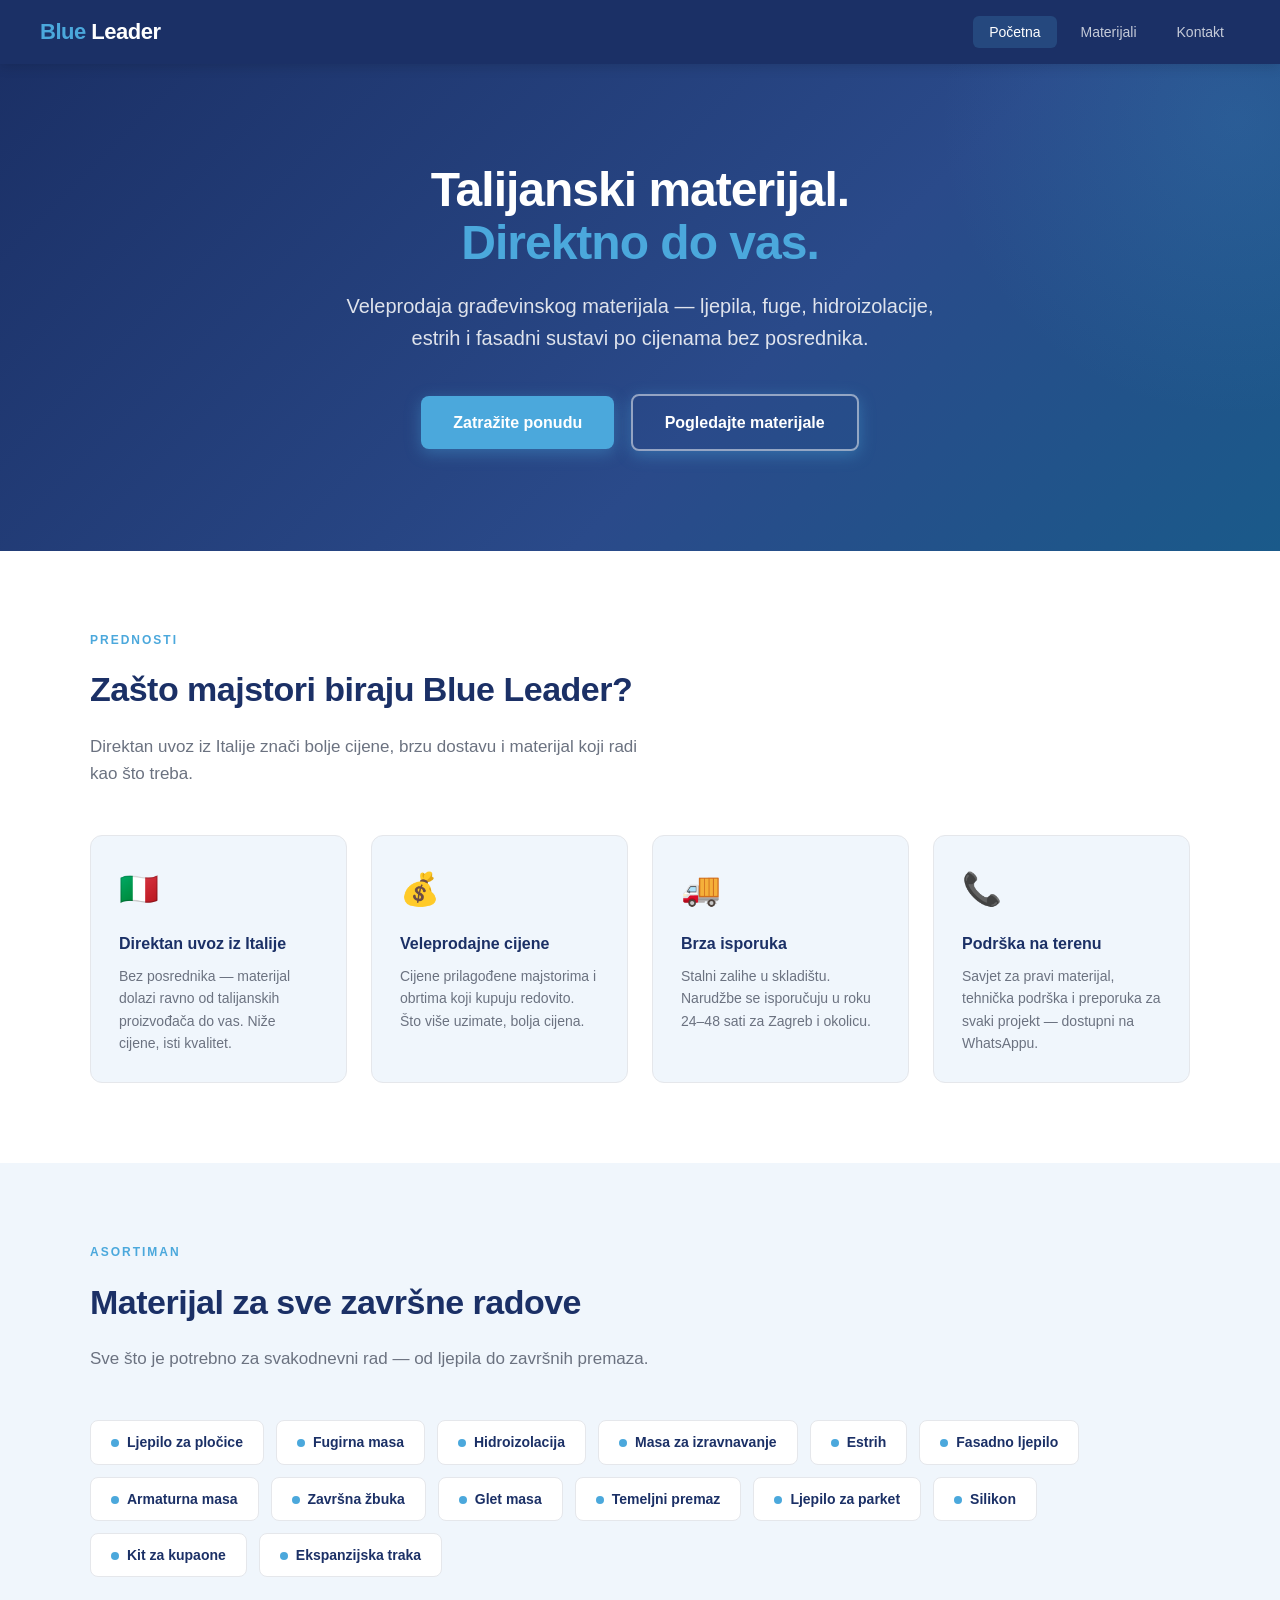
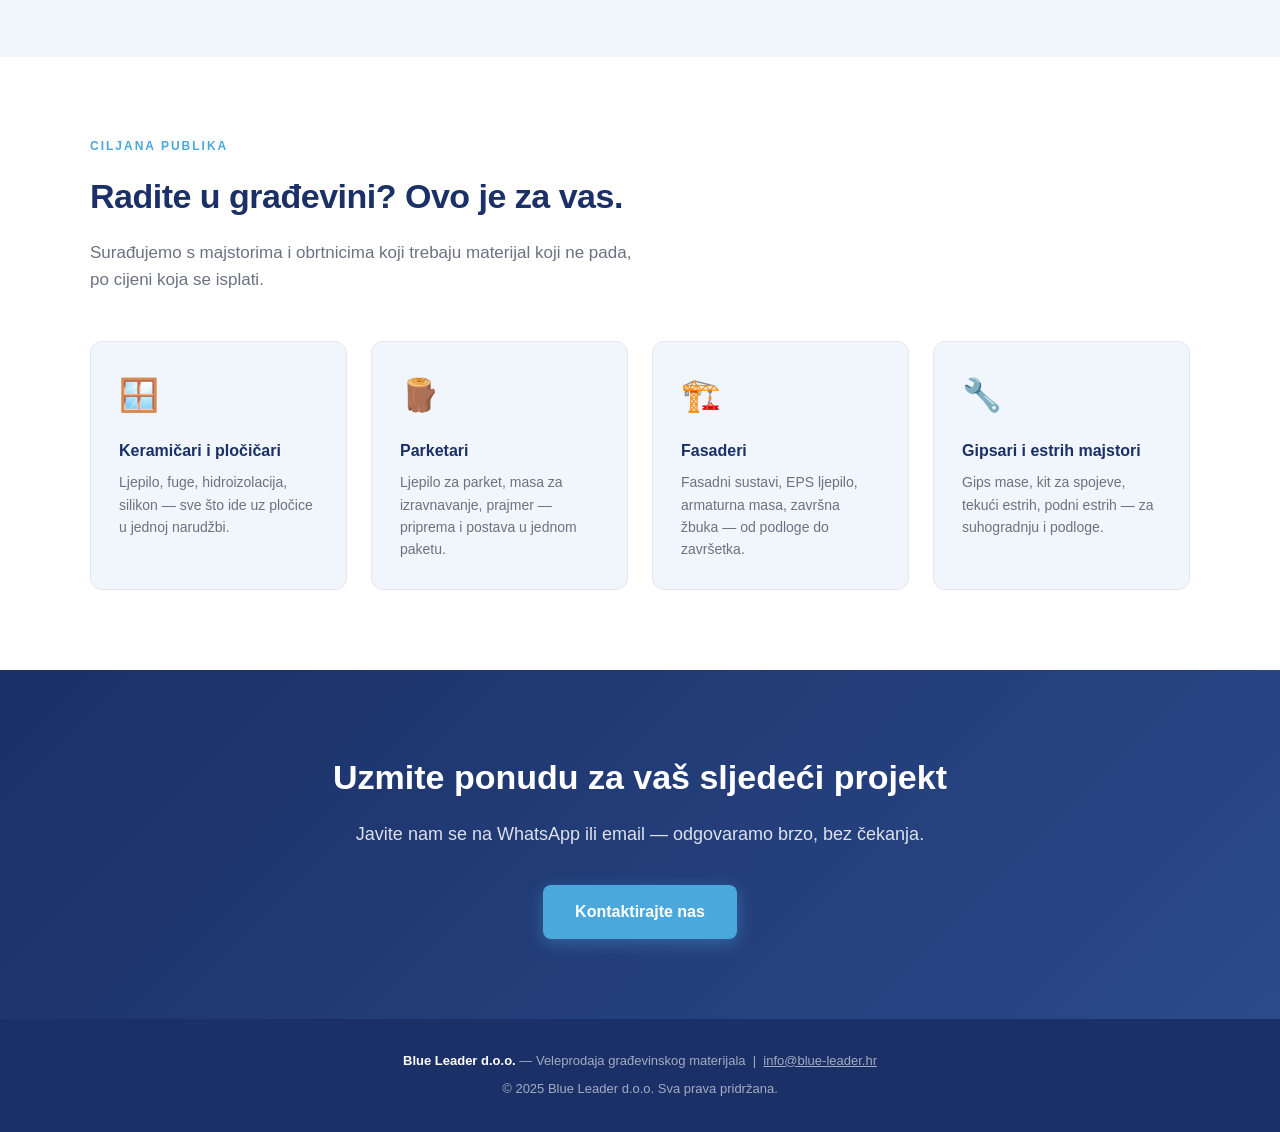
==== index.html @ 44912e64 "Add files via upload" ====
<!DOCTYPE html>
<html lang="hr">
<head>
  <meta charset="UTF-8">
  <meta name="viewport" content="width=device-width, initial-scale=1.0">
  <title>Blue Leader — Veleprodaja građevinskog materijala</title>
  <meta name="description" content="Blue Leader d.o.o. — direktni uvoznik talijanskog građevinskog materijala. Ljepila, fuge, hidroizolacije, estrih i fasadni sustavi po veleprodajnim cijenama.">
  <link rel="stylesheet" href="style.css">
</head>
<body>

<nav>
  <a href="index.html" class="logo"><span>Blue</span> Leader</a>
  <ul>
    <li><a href="index.html" class="active">Početna</a></li>
    <li><a href="usluge.html">Materijali</a></li>
    <li><a href="kontakt.html">Kontakt</a></li>
  </ul>
</nav>

<!-- HERO -->
<section class="hero">
  <div class="container">
    <h1>Talijanski materijal.<br><span>Direktno do vas.</span></h1>
    <p>Veleprodaja građevinskog materijala — ljepila, fuge, hidroizolacije, estrih i fasadni sustavi po cijenama bez posrednika.</p>
    <a href="kontakt.html" class="btn">Zatražite ponudu</a>
    <a href="usluge.html" class="btn btn-outline">Pogledajte materijale</a>
  </div>
</section>

<!-- ZAŠTO MI -->
<section>
  <div class="container">
    <div class="section-label">Prednosti</div>
    <h2 class="section-title">Zašto majstori biraju Blue Leader?</h2>
    <p class="section-sub">Direktan uvoz iz Italije znači bolje cijene, brzu dostavu i materijal koji radi kao što treba.</p>

    <div class="why-grid">
      <div class="why-card">
        <div class="why-icon">🇮🇹</div>
        <h3>Direktan uvoz iz Italije</h3>
        <p>Bez posrednika — materijal dolazi ravno od talijanskih proizvođača do vas. Niže cijene, isti kvalitet.</p>
      </div>
      <div class="why-card">
        <div class="why-icon">💰</div>
        <h3>Veleprodajne cijene</h3>
        <p>Cijene prilagođene majstorima i obrtima koji kupuju redovito. Što više uzimate, bolja cijena.</p>
      </div>
      <div class="why-card">
        <div class="why-icon">🚚</div>
        <h3>Brza isporuka</h3>
        <p>Stalni zalihe u skladištu. Narudžbe se isporučuju u roku 24–48 sati za Zagreb i okolicu.</p>
      </div>
      <div class="why-card">
        <div class="why-icon">📞</div>
        <h3>Podrška na terenu</h3>
        <p>Savjet za pravi materijal, tehnička podrška i preporuka za svaki projekt — dostupni na WhatsAppu.</p>
      </div>
    </div>
  </div>
</section>

<!-- MATERIJALI PREGLED -->
<section class="trades-bg">
  <div class="container">
    <div class="section-label">Asortiman</div>
    <h2 class="section-title">Materijal za sve završne radove</h2>
    <p class="section-sub">Sve što je potrebno za svakodnevni rad — od ljepila do završnih premaza.</p>

    <div class="trades-list">
      <div class="trade-tag"><span class="dot"></span>Ljepilo za pločice</div>
      <div class="trade-tag"><span class="dot"></span>Fugirna masa</div>
      <div class="trade-tag"><span class="dot"></span>Hidroizolacija</div>
      <div class="trade-tag"><span class="dot"></span>Masa za izravnavanje</div>
      <div class="trade-tag"><span class="dot"></span>Estrih</div>
      <div class="trade-tag"><span class="dot"></span>Fasadno ljepilo</div>
      <div class="trade-tag"><span class="dot"></span>Armaturna masa</div>
      <div class="trade-tag"><span class="dot"></span>Završna žbuka</div>
      <div class="trade-tag"><span class="dot"></span>Glet masa</div>
      <div class="trade-tag"><span class="dot"></span>Temeljni premaz</div>
      <div class="trade-tag"><span class="dot"></span>Ljepilo za parket</div>
      <div class="trade-tag"><span class="dot"></span>Silikon</div>
      <div class="trade-tag"><span class="dot"></span>Kit za kupaone</div>
      <div class="trade-tag"><span class="dot"></span>Ekspanzijska traka</div>
    </div>
  </div>
</section>

<!-- ZA KOGA -->
<section>
  <div class="container">
    <div class="section-label">Ciljana publika</div>
    <h2 class="section-title">Radite u građevini? Ovo je za vas.</h2>
    <p class="section-sub">Surađujemo s majstorima i obrtnicima koji trebaju materijal koji ne pada, po cijeni koja se isplati.</p>

    <div class="why-grid">
      <div class="why-card">
        <div class="why-icon">🪟</div>
        <h3>Keramičari i pločičari</h3>
        <p>Ljepilo, fuge, hidroizolacija, silikon — sve što ide uz pločice u jednoj narudžbi.</p>
      </div>
      <div class="why-card">
        <div class="why-icon">🪵</div>
        <h3>Parketari</h3>
        <p>Ljepilo za parket, masa za izravnavanje, prajmer — priprema i postava u jednom paketu.</p>
      </div>
      <div class="why-card">
        <div class="why-icon">🏗️</div>
        <h3>Fasaderi</h3>
        <p>Fasadni sustavi, EPS ljepilo, armaturna masa, završna žbuka — od podloge do završetka.</p>
      </div>
      <div class="why-card">
        <div class="why-icon">🔧</div>
        <h3>Gipsari i estrih majstori</h3>
        <p>Gips mase, kit za spojeve, tekući estrih, podni estrih — za suhogradnju i podloge.</p>
      </div>
    </div>
  </div>
</section>

<!-- CTA -->
<section class="cta-banner">
  <div class="container">
    <h2>Uzmite ponudu za vaš sljedeći projekt</h2>
    <p>Javite nam se na WhatsApp ili email — odgovaramo brzo, bez čekanja.</p>
    <a href="kontakt.html" class="btn">Kontaktirajte nas</a>
  </div>
</section>

<footer>
  <p><strong>Blue Leader d.o.o.</strong> — Veleprodaja građevinskog materijala &nbsp;|&nbsp; <a href="mailto:info@blue-leader.hr" style="color:rgba(255,255,255,0.6)">info@blue-leader.hr</a></p>
  <p style="margin-top:8px">© 2025 Blue Leader d.o.o. Sva prava pridržana.</p>
</footer>

</body>
</html>
---- style.css ----
* { margin: 0; padding: 0; box-sizing: border-box; }

:root {
  --navy: #1B3066;
  --blue: #4BA8DC;
  --light: #F0F6FC;
  --grey: #6b7280;
  --border: #e5e7eb;
  --white: #ffffff;
}

body {
  font-family: -apple-system, 'Helvetica Neue', Arial, sans-serif;
  color: #1a1a2e;
  font-size: 16px;
  line-height: 1.6;
  background: #fff;
}

/* ── NAV ── */
nav {
  background: var(--navy);
  padding: 0 40px;
  display: flex;
  align-items: center;
  justify-content: space-between;
  height: 64px;
  position: sticky;
  top: 0;
  z-index: 100;
  box-shadow: 0 2px 12px rgba(0,0,0,0.15);
}

.logo {
  font-size: 22px;
  font-weight: 900;
  color: white;
  text-decoration: none;
  letter-spacing: -0.5px;
}
.logo span { color: var(--blue); }

nav ul {
  display: flex;
  list-style: none;
  gap: 8px;
}

nav ul a {
  color: rgba(255,255,255,0.75);
  text-decoration: none;
  font-size: 14px;
  font-weight: 500;
  padding: 8px 16px;
  border-radius: 6px;
  transition: all 0.2s;
}
nav ul a:hover, nav ul a.active {
  color: white;
  background: rgba(75,168,220,0.2);
}

/* ── HERO ── */
.hero {
  background: linear-gradient(135deg, var(--navy) 0%, #2a4a8a 60%, #1a5a8a 100%);
  color: white;
  padding: 100px 40px;
  text-align: center;
  position: relative;
  overflow: hidden;
}
.hero::before {
  content: '';
  position: absolute;
  top: -50%;
  right: -20%;
  width: 600px;
  height: 600px;
  background: radial-gradient(circle, rgba(75,168,220,0.15) 0%, transparent 70%);
  border-radius: 50%;
}

.hero h1 {
  font-size: 48px;
  font-weight: 900;
  line-height: 1.1;
  margin-bottom: 20px;
  letter-spacing: -1px;
}
.hero h1 span { color: var(--blue); }
.hero p {
  font-size: 20px;
  opacity: 0.85;
  max-width: 600px;
  margin: 0 auto 40px;
}

.btn {
  display: inline-block;
  background: var(--blue);
  color: white;
  padding: 14px 32px;
  border-radius: 8px;
  font-size: 16px;
  font-weight: 700;
  text-decoration: none;
  transition: all 0.2s;
  box-shadow: 0 4px 16px rgba(75,168,220,0.4);
}
.btn:hover {
  background: #5bbce8;
  transform: translateY(-1px);
  box-shadow: 0 6px 20px rgba(75,168,220,0.5);
}
.btn-outline {
  background: transparent;
  border: 2px solid rgba(255,255,255,0.5);
  margin-left: 12px;
}
.btn-outline:hover {
  border-color: white;
  background: rgba(255,255,255,0.1);
  box-shadow: none;
}

/* ── SECTIONS ── */
section { padding: 80px 40px; }
.container { max-width: 1100px; margin: 0 auto; }

.section-label {
  font-size: 12px;
  font-weight: 700;
  text-transform: uppercase;
  letter-spacing: 2px;
  color: var(--blue);
  margin-bottom: 12px;
}
.section-title {
  font-size: 34px;
  font-weight: 800;
  color: var(--navy);
  margin-bottom: 16px;
  letter-spacing: -0.5px;
}
.section-sub {
  font-size: 17px;
  color: var(--grey);
  max-width: 560px;
  margin-bottom: 48px;
}

/* ── WHY GRID ── */
.why-grid {
  display: grid;
  grid-template-columns: repeat(auto-fit, minmax(240px, 1fr));
  gap: 24px;
}
.why-card {
  background: var(--light);
  border-radius: 12px;
  padding: 28px;
  border: 1px solid var(--border);
}
.why-icon {
  font-size: 32px;
  margin-bottom: 16px;
}
.why-card h3 {
  font-size: 16px;
  font-weight: 700;
  color: var(--navy);
  margin-bottom: 8px;
}
.why-card p {
  font-size: 14px;
  color: var(--grey);
  line-height: 1.6;
}

/* ── PRODUCTS ── */
.products-grid {
  display: grid;
  grid-template-columns: repeat(auto-fit, minmax(280px, 1fr));
  gap: 24px;
}
.product-card {
  background: white;
  border-radius: 12px;
  border: 1px solid var(--border);
  padding: 28px;
  transition: all 0.2s;
}
.product-card:hover {
  border-color: var(--blue);
  box-shadow: 0 4px 20px rgba(75,168,220,0.15);
  transform: translateY(-2px);
}
.product-card .category {
  font-size: 11px;
  font-weight: 700;
  text-transform: uppercase;
  letter-spacing: 1.5px;
  color: var(--blue);
  margin-bottom: 12px;
}
.product-card h3 {
  font-size: 18px;
  font-weight: 700;
  color: var(--navy);
  margin-bottom: 10px;
}
.product-card p {
  font-size: 14px;
  color: var(--grey);
  line-height: 1.6;
}

/* ── TRADES SECTION ── */
.trades-bg { background: var(--light); }
.trades-list {
  display: flex;
  flex-wrap: wrap;
  gap: 12px;
}
.trade-tag {
  background: white;
  border: 1px solid var(--border);
  border-radius: 8px;
  padding: 10px 20px;
  font-size: 14px;
  font-weight: 600;
  color: var(--navy);
}
.trade-tag .dot {
  display: inline-block;
  width: 8px;
  height: 8px;
  background: var(--blue);
  border-radius: 50%;
  margin-right: 8px;
}

/* ── CTA BANNER ── */
.cta-banner {
  background: linear-gradient(135deg, var(--navy), #2a4a8a);
  color: white;
  text-align: center;
  padding: 80px 40px;
}
.cta-banner h2 {
  font-size: 34px;
  font-weight: 800;
  margin-bottom: 16px;
}
.cta-banner p {
  font-size: 18px;
  opacity: 0.85;
  margin-bottom: 36px;
}

/* ── CONTACT ── */
.contact-grid {
  display: grid;
  grid-template-columns: 1fr 1fr;
  gap: 48px;
  align-items: start;
}
.contact-info h3 {
  font-size: 20px;
  font-weight: 700;
  color: var(--navy);
  margin-bottom: 24px;
}
.contact-item {
  display: flex;
  gap: 16px;
  margin-bottom: 24px;
  align-items: flex-start;
}
.contact-icon {
  width: 44px;
  height: 44px;
  background: var(--light);
  border-radius: 10px;
  display: flex;
  align-items: center;
  justify-content: center;
  font-size: 20px;
  flex-shrink: 0;
}
.contact-item .label {
  font-size: 12px;
  font-weight: 700;
  text-transform: uppercase;
  letter-spacing: 1px;
  color: var(--grey);
  margin-bottom: 4px;
}
.contact-item .value {
  font-size: 15px;
  color: var(--navy);
  font-weight: 500;
}
.contact-item a {
  color: var(--blue);
  text-decoration: none;
}

.legal-box {
  background: var(--light);
  border-radius: 12px;
  padding: 28px;
  border: 1px solid var(--border);
}
.legal-box h3 {
  font-size: 16px;
  font-weight: 700;
  color: var(--navy);
  margin-bottom: 20px;
}
.legal-row {
  display: flex;
  justify-content: space-between;
  padding: 10px 0;
  border-bottom: 1px solid var(--border);
  font-size: 14px;
}
.legal-row:last-child { border-bottom: none; }
.legal-row .key { color: var(--grey); }
.legal-row .val { font-weight: 600; color: var(--navy); }

/* ── FOOTER ── */
footer {
  background: var(--navy);
  color: rgba(255,255,255,0.6);
  padding: 32px 40px;
  text-align: center;
  font-size: 13px;
}
footer strong { color: white; }

/* ── PAGE HERO (subpages) ── */
.page-hero {
  background: linear-gradient(135deg, var(--navy) 0%, #2a4a8a 100%);
  color: white;
  padding: 60px 40px;
  text-align: center;
}
.page-hero h1 { font-size: 36px; font-weight: 800; margin-bottom: 10px; }
.page-hero p { font-size: 17px; opacity: 0.8; }

/* ── RESPONSIVE ── */
@media (max-width: 768px) {
  .hero h1 { font-size: 32px; }
  .hero p { font-size: 16px; }
  nav { padding: 0 20px; }
  nav ul { gap: 4px; }
  nav ul a { padding: 6px 10px; font-size: 13px; }
  section { padding: 60px 20px; }
  .contact-grid { grid-template-columns: 1fr; }
  .section-title { font-size: 26px; }
}
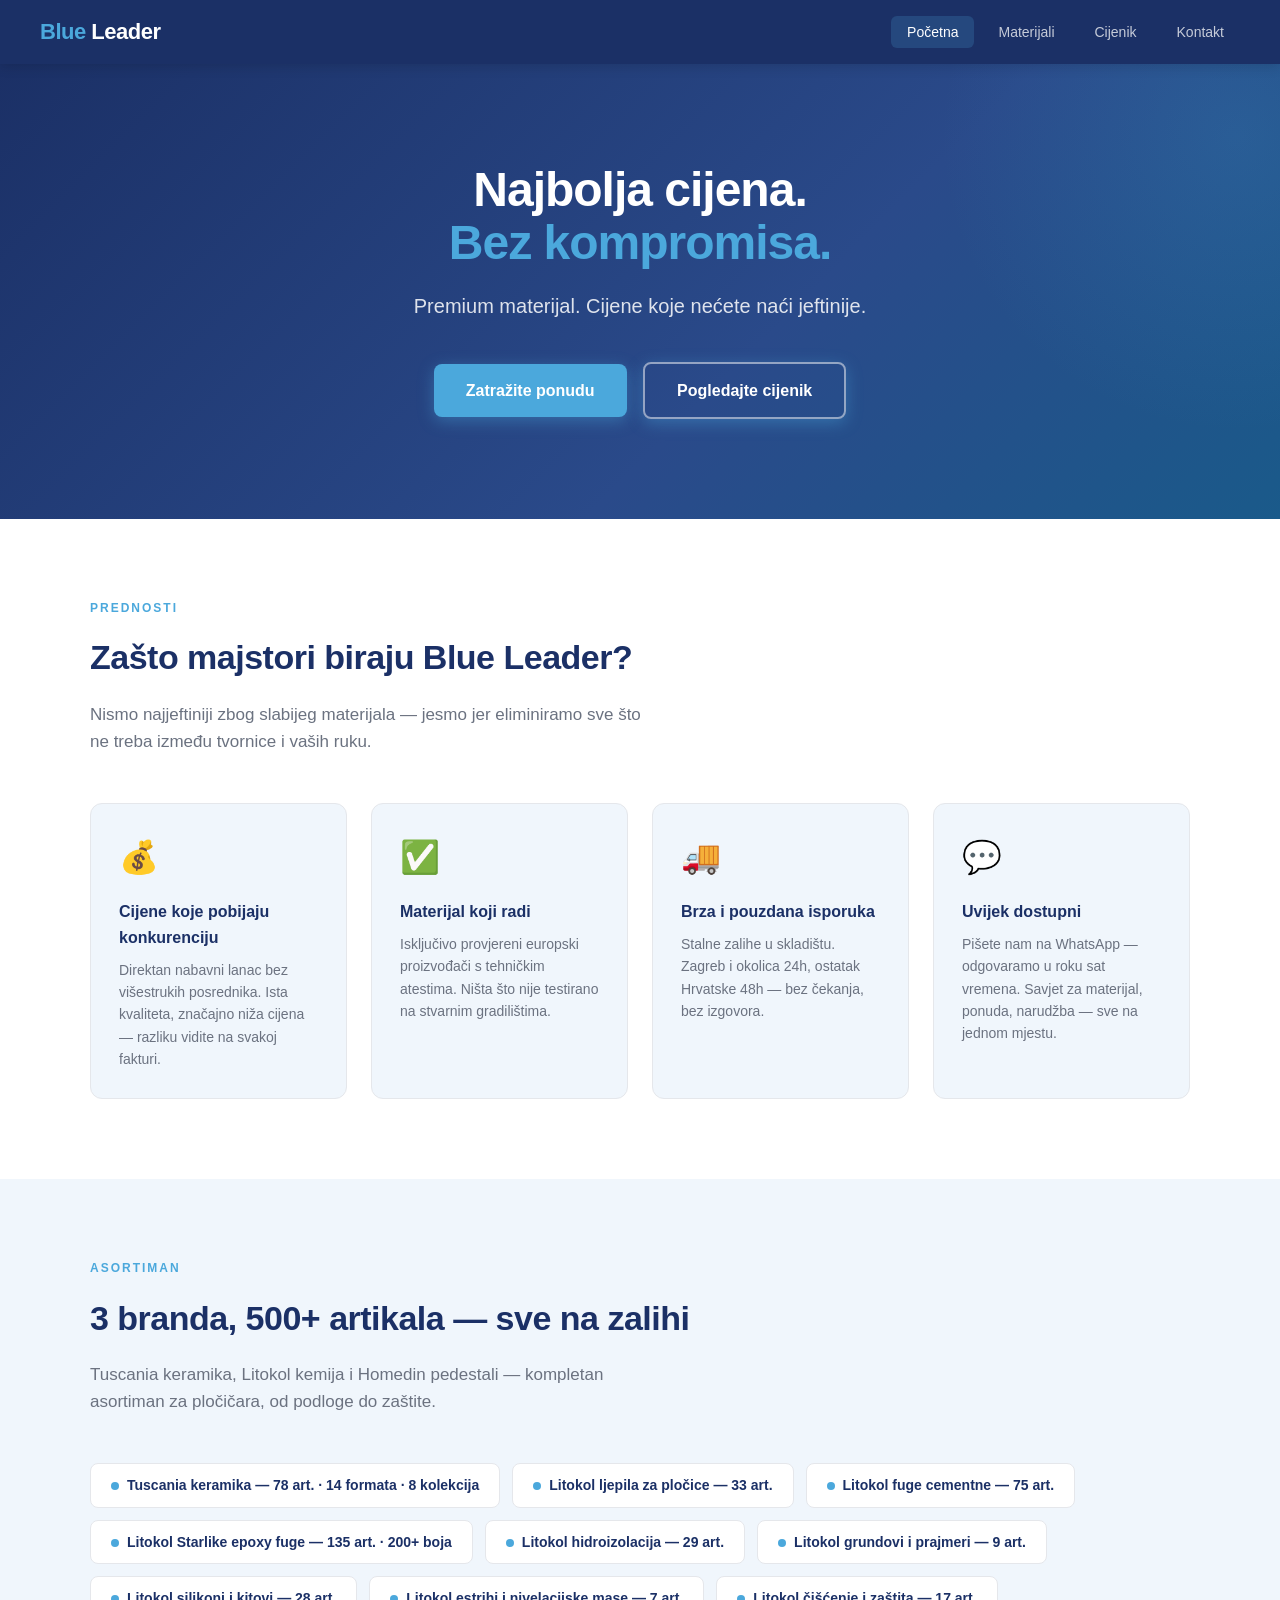
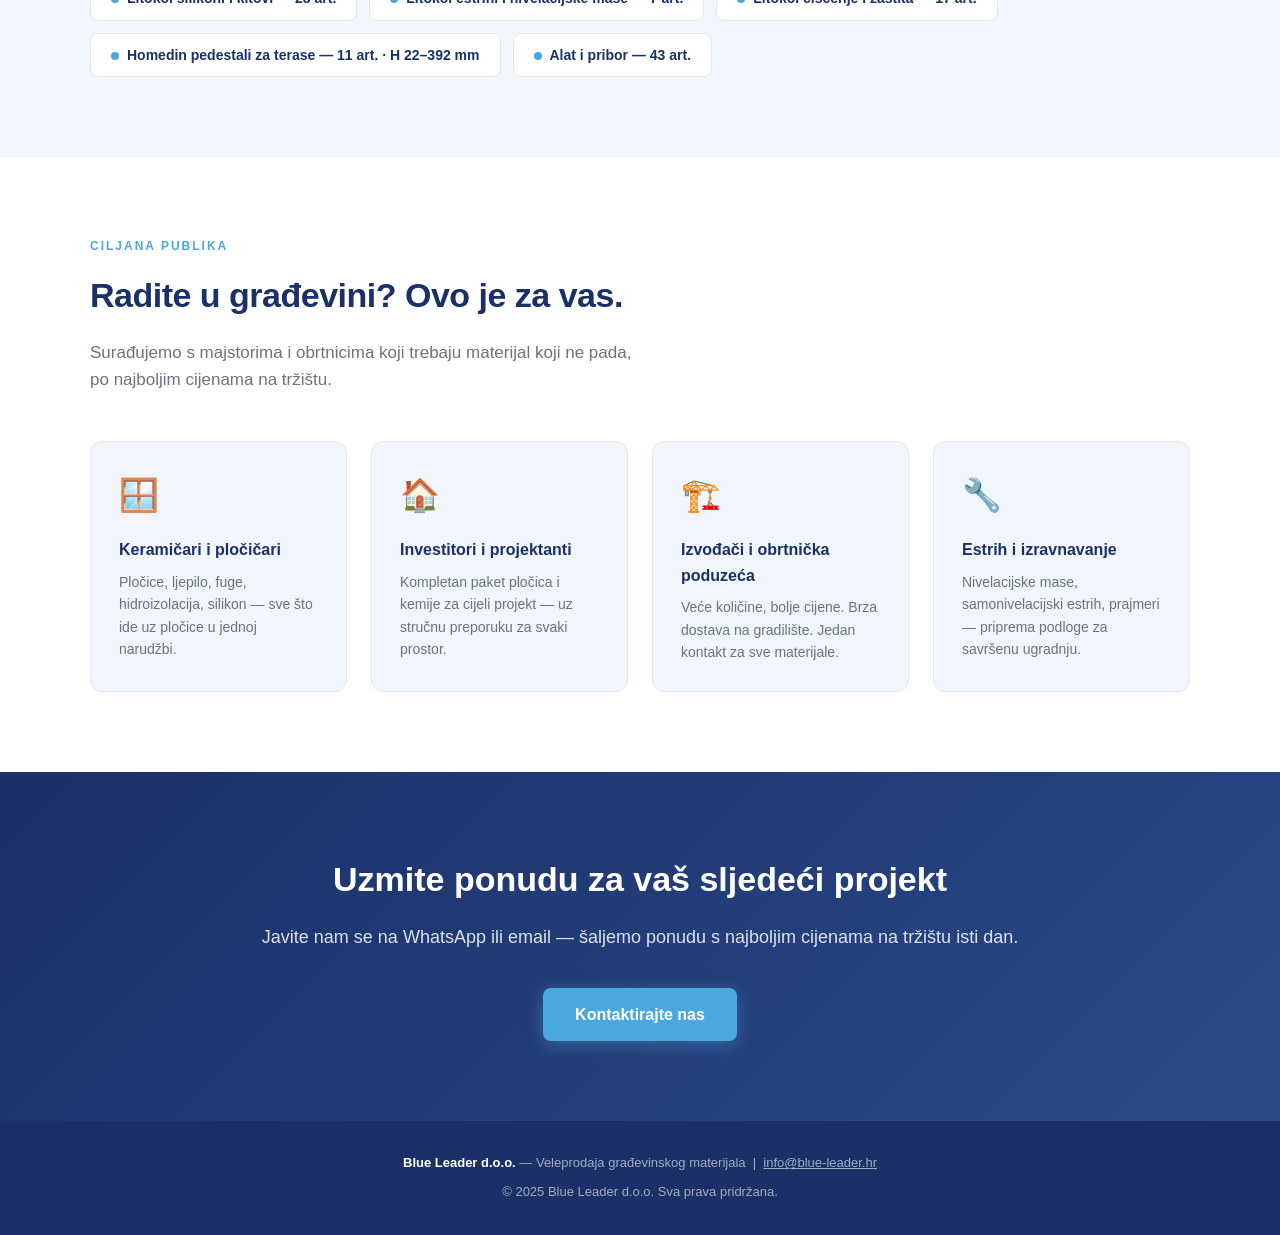
==== commit b7d52ae3: "feat: kompletna ponuda — Tuscania, Litokol, Homedin + cijenik - usluge.html: Tuscania (78 art., 8 ko" ====
--- a/index.html
+++ b/index.html
@@ -4,7 +4,7 @@
   <meta charset="UTF-8">
   <meta name="viewport" content="width=device-width, initial-scale=1.0">
   <title>Blue Leader — Veleprodaja građevinskog materijala</title>
-  <meta name="description" content="Blue Leader d.o.o. — direktni uvoznik talijanskog građevinskog materijala. Ljepila, fuge, hidroizolacije, estrih i fasadni sustavi po veleprodajnim cijenama.">
+  <meta name="description" content="Blue Leader d.o.o. — direktni uvoznik talijanskog građevinskog materijala. Tuscania pločice, Litokol ljepila, fuge i hidroizolacija po veleprodajnim cijenama.">
   <link rel="stylesheet" href="style.css">
 </head>
 <body>
@@ -14,6 +14,7 @@
   <ul>
     <li><a href="index.html" class="active">Početna</a></li>
     <li><a href="usluge.html">Materijali</a></li>
+    <li><a href="cijenik.html">Cijenik</a></li>
     <li><a href="kontakt.html">Kontakt</a></li>
   </ul>
 </nav>
@@ -21,10 +22,10 @@
 <!-- HERO -->
 <section class="hero">
   <div class="container">
-    <h1>Talijanski materijal.<br><span>Direktno do vas.</span></h1>
-    <p>Veleprodaja građevinskog materijala — ljepila, fuge, hidroizolacije, estrih i fasadni sustavi po cijenama bez posrednika.</p>
+    <h1>Najbolja cijena.<br><span>Bez kompromisa.</span></h1>
+    <p>Premium materijal. Cijene koje nećete naći jeftinije.</p>
     <a href="kontakt.html" class="btn">Zatražite ponudu</a>
-    <a href="usluge.html" class="btn btn-outline">Pogledajte materijale</a>
+    <a href="cijenik.html" class="btn btn-outline">Pogledajte cijenik</a>
   </div>
 </section>
 
@@ -33,28 +34,28 @@
   <div class="container">
     <div class="section-label">Prednosti</div>
     <h2 class="section-title">Zašto majstori biraju Blue Leader?</h2>
-    <p class="section-sub">Direktan uvoz iz Italije znači bolje cijene, brzu dostavu i materijal koji radi kao što treba.</p>
+    <p class="section-sub">Nismo najjeftiniji zbog slabijeg materijala — jesmo jer eliminiramo sve što ne treba između tvornice i vaših ruku.</p>
 
     <div class="why-grid">
       <div class="why-card">
-        <div class="why-icon">🇮🇹</div>
-        <h3>Direktan uvoz iz Italije</h3>
-        <p>Bez posrednika — materijal dolazi ravno od talijanskih proizvođača do vas. Niže cijene, isti kvalitet.</p>
+        <div class="why-icon">💰</div>
+        <h3>Cijene koje pobijaju konkurenciju</h3>
+        <p>Direktan nabavni lanac bez višestrukih posrednika. Ista kvaliteta, značajno niža cijena — razliku vidite na svakoj fakturi.</p>
       </div>
       <div class="why-card">
-        <div class="why-icon">💰</div>
-        <h3>Veleprodajne cijene</h3>
-        <p>Cijene prilagođene majstorima i obrtima koji kupuju redovito. Što više uzimate, bolja cijena.</p>
+        <div class="why-icon">✅</div>
+        <h3>Materijal koji radi</h3>
+        <p>Isključivo provjereni europski proizvođači s tehničkim atestima. Ništa što nije testirano na stvarnim gradilištima.</p>
       </div>
       <div class="why-card">
         <div class="why-icon">🚚</div>
-        <h3>Brza isporuka</h3>
-        <p>Stalni zalihe u skladištu. Narudžbe se isporučuju u roku 24–48 sati za Zagreb i okolicu.</p>
+        <h3>Brza i pouzdana isporuka</h3>
+        <p>Stalne zalihe u skladištu. Zagreb i okolica 24h, ostatak Hrvatske 48h — bez čekanja, bez izgovora.</p>
       </div>
       <div class="why-card">
-        <div class="why-icon">📞</div>
-        <h3>Podrška na terenu</h3>
-        <p>Savjet za pravi materijal, tehnička podrška i preporuka za svaki projekt — dostupni na WhatsAppu.</p>
+        <div class="why-icon">💬</div>
+        <h3>Uvijek dostupni</h3>
+        <p>Pišete nam na WhatsApp — odgovaramo u roku sat vremena. Savjet za materijal, ponuda, narudžba — sve na jednom mjestu.</p>
       </div>
     </div>
   </div>
@@ -64,24 +65,21 @@
 <section class="trades-bg">
   <div class="container">
     <div class="section-label">Asortiman</div>
-    <h2 class="section-title">Materijal za sve završne radove</h2>
-    <p class="section-sub">Sve što je potrebno za svakodnevni rad — od ljepila do završnih premaza.</p>
+    <h2 class="section-title">3 branda, 500+ artikala — sve na zalihi</h2>
+    <p class="section-sub">Tuscania keramika, Litokol kemija i Homedin pedestali — kompletan asortiman za pločičara, od podloge do zaštite.</p>
 
     <div class="trades-list">
-      <div class="trade-tag"><span class="dot"></span>Ljepilo za pločice</div>
-      <div class="trade-tag"><span class="dot"></span>Fugirna masa</div>
-      <div class="trade-tag"><span class="dot"></span>Hidroizolacija</div>
-      <div class="trade-tag"><span class="dot"></span>Masa za izravnavanje</div>
-      <div class="trade-tag"><span class="dot"></span>Estrih</div>
-      <div class="trade-tag"><span class="dot"></span>Fasadno ljepilo</div>
-      <div class="trade-tag"><span class="dot"></span>Armaturna masa</div>
-      <div class="trade-tag"><span class="dot"></span>Završna žbuka</div>
-      <div class="trade-tag"><span class="dot"></span>Glet masa</div>
-      <div class="trade-tag"><span class="dot"></span>Temeljni premaz</div>
-      <div class="trade-tag"><span class="dot"></span>Ljepilo za parket</div>
-      <div class="trade-tag"><span class="dot"></span>Silikon</div>
-      <div class="trade-tag"><span class="dot"></span>Kit za kupaone</div>
-      <div class="trade-tag"><span class="dot"></span>Ekspanzijska traka</div>
+      <div class="trade-tag"><span class="dot"></span>Tuscania keramika — 78 art. · 14 formata · 8 kolekcija</div>
+      <div class="trade-tag"><span class="dot"></span>Litokol ljepila za pločice — 33 art.</div>
+      <div class="trade-tag"><span class="dot"></span>Litokol fuge cementne — 75 art.</div>
+      <div class="trade-tag"><span class="dot"></span>Litokol Starlike epoxy fuge — 135 art. · 200+ boja</div>
+      <div class="trade-tag"><span class="dot"></span>Litokol hidroizolacija — 29 art.</div>
+      <div class="trade-tag"><span class="dot"></span>Litokol grundovi i prajmeri — 9 art.</div>
+      <div class="trade-tag"><span class="dot"></span>Litokol silikoni i kitovi — 28 art.</div>
+      <div class="trade-tag"><span class="dot"></span>Litokol estrihi i nivelacijske mase — 7 art.</div>
+      <div class="trade-tag"><span class="dot"></span>Litokol čišćenje i zaštita — 17 art.</div>
+      <div class="trade-tag"><span class="dot"></span>Homedin pedestali za terase — 11 art. · H 22–392 mm</div>
+      <div class="trade-tag"><span class="dot"></span>Alat i pribor — 43 art.</div>
     </div>
   </div>
 </section>
@@ -91,28 +89,28 @@
   <div class="container">
     <div class="section-label">Ciljana publika</div>
     <h2 class="section-title">Radite u građevini? Ovo je za vas.</h2>
-    <p class="section-sub">Surađujemo s majstorima i obrtnicima koji trebaju materijal koji ne pada, po cijeni koja se isplati.</p>
+    <p class="section-sub">Surađujemo s majstorima i obrtnicima koji trebaju materijal koji ne pada, po najboljim cijenama na tržištu.</p>
 
     <div class="why-grid">
       <div class="why-card">
         <div class="why-icon">🪟</div>
         <h3>Keramičari i pločičari</h3>
-        <p>Ljepilo, fuge, hidroizolacija, silikon — sve što ide uz pločice u jednoj narudžbi.</p>
+        <p>Pločice, ljepilo, fuge, hidroizolacija, silikon — sve što ide uz pločice u jednoj narudžbi.</p>
       </div>
       <div class="why-card">
-        <div class="why-icon">🪵</div>
-        <h3>Parketari</h3>
-        <p>Ljepilo za parket, masa za izravnavanje, prajmer — priprema i postava u jednom paketu.</p>
+        <div class="why-icon">🏠</div>
+        <h3>Investitori i projektanti</h3>
+        <p>Kompletan paket pločica i kemije za cijeli projekt — uz stručnu preporuku za svaki prostor.</p>
       </div>
       <div class="why-card">
         <div class="why-icon">🏗️</div>
-        <h3>Fasaderi</h3>
-        <p>Fasadni sustavi, EPS ljepilo, armaturna masa, završna žbuka — od podloge do završetka.</p>
+        <h3>Izvođači i obrtnička poduzeća</h3>
+        <p>Veće količine, bolje cijene. Brza dostava na gradilište. Jedan kontakt za sve materijale.</p>
       </div>
       <div class="why-card">
         <div class="why-icon">🔧</div>
-        <h3>Gipsari i estrih majstori</h3>
-        <p>Gips mase, kit za spojeve, tekući estrih, podni estrih — za suhogradnju i podloge.</p>
+        <h3>Estrih i izravnavanje</h3>
+        <p>Nivelacijske mase, samonivelacijski estrih, prajmeri — priprema podloge za savršenu ugradnju.</p>
       </div>
     </div>
   </div>
@@ -122,7 +120,7 @@
 <section class="cta-banner">
   <div class="container">
     <h2>Uzmite ponudu za vaš sljedeći projekt</h2>
-    <p>Javite nam se na WhatsApp ili email — odgovaramo brzo, bez čekanja.</p>
+    <p>Javite nam se na WhatsApp ili email — šaljemo ponudu s najboljim cijenama na tržištu isti dan.</p>
     <a href="kontakt.html" class="btn">Kontaktirajte nas</a>
   </div>
 </section>
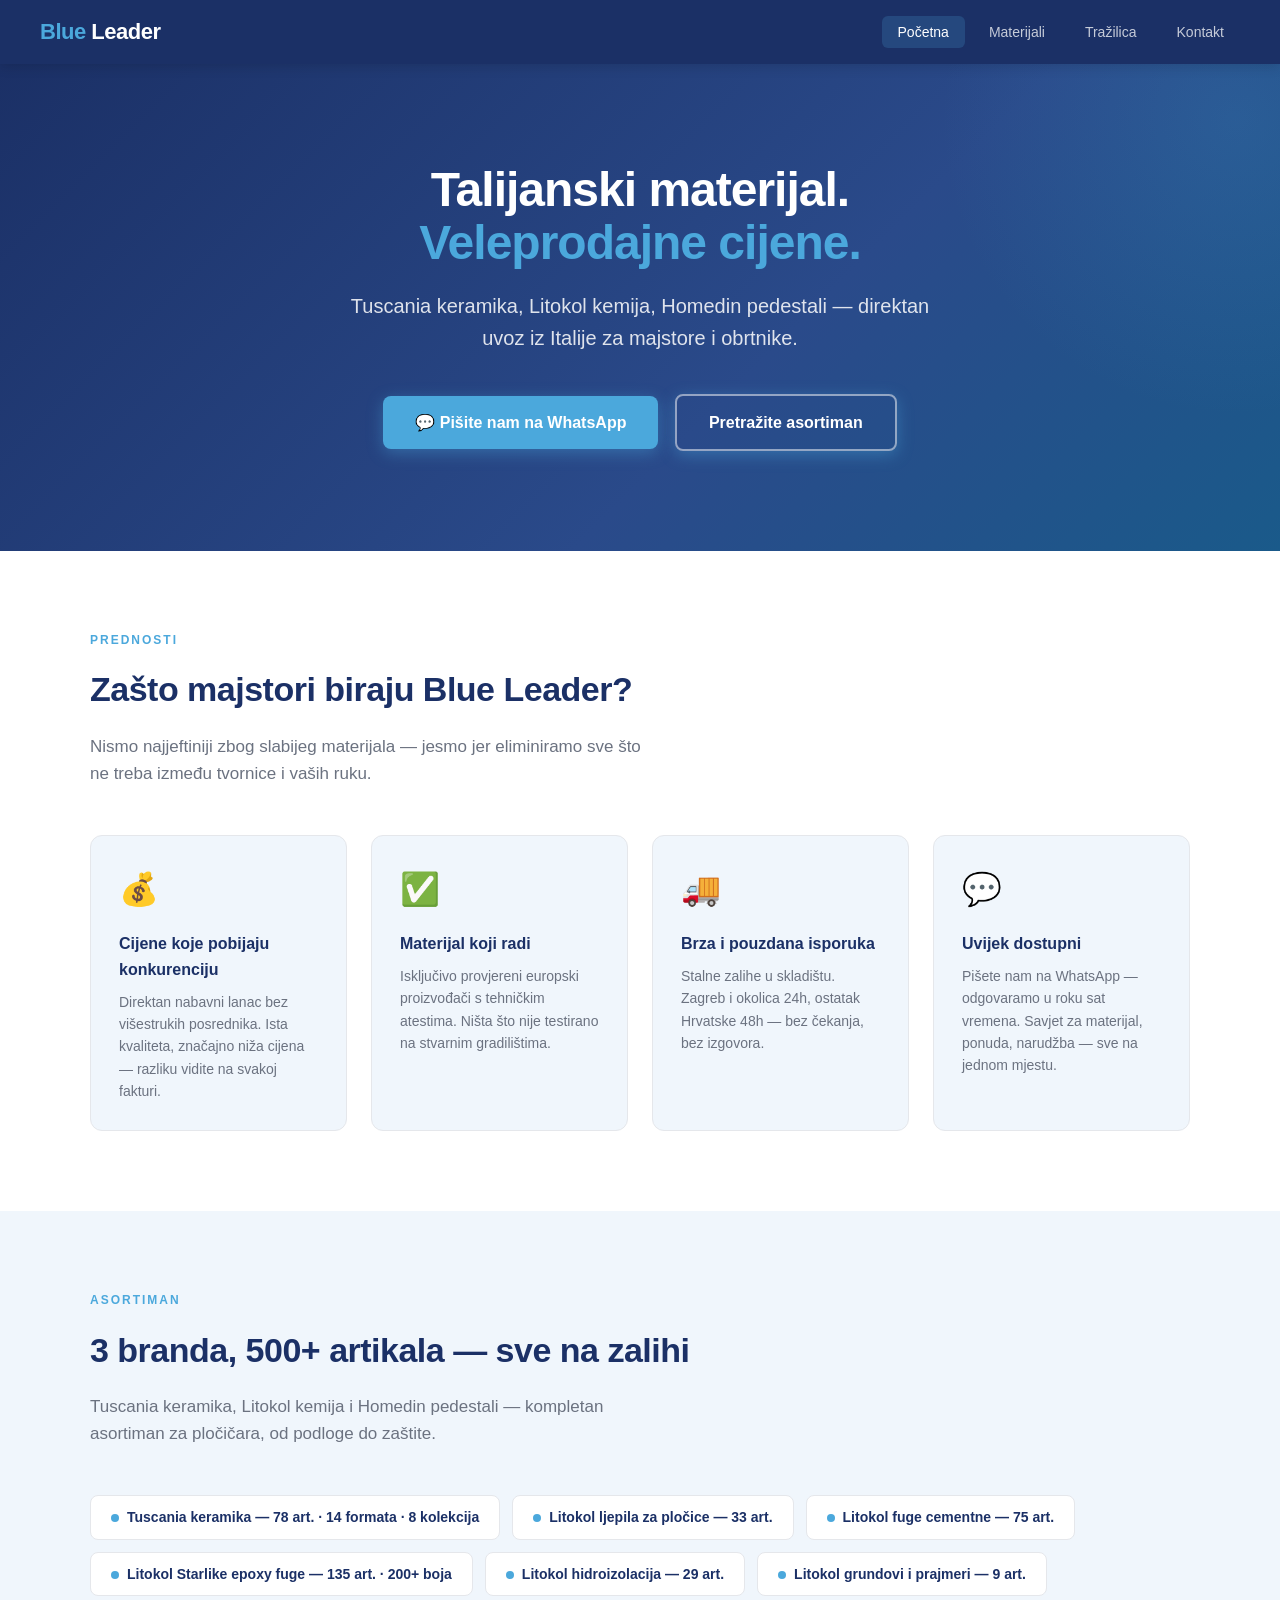
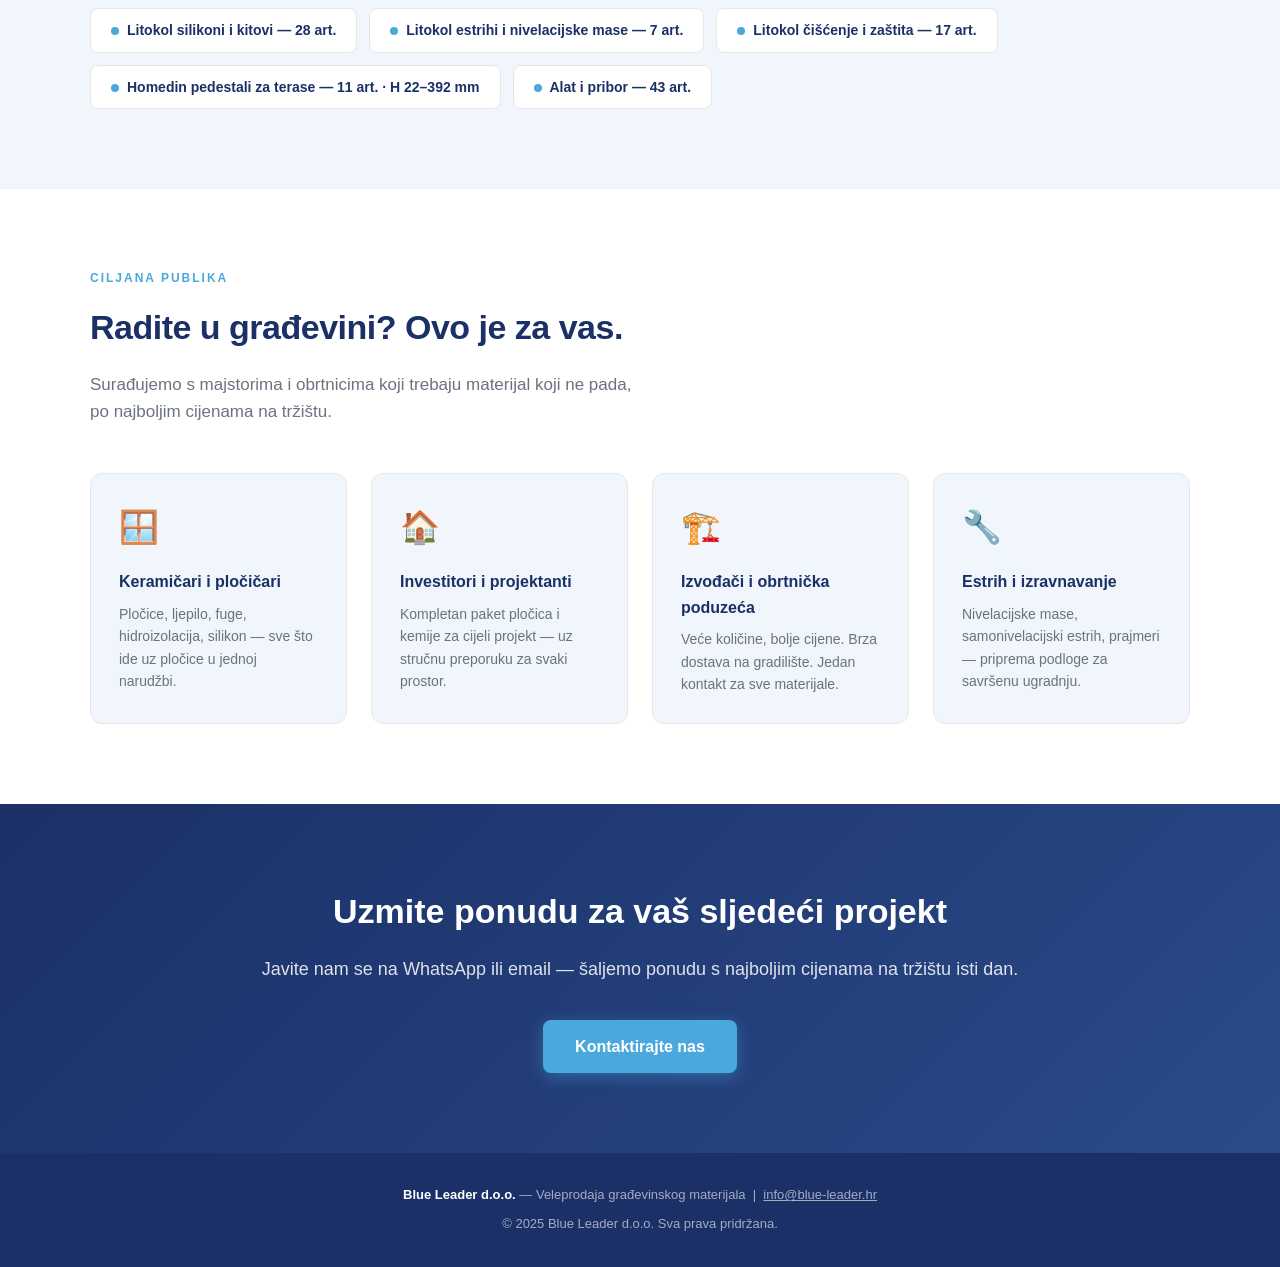
==== commit 0cbbe671: "feat: tražilica + WhatsApp CTA + nav update - trazilica.html: fuzzy search 465 artikala, dimenzijska" ====
--- a/index.html
+++ b/index.html
@@ -14,7 +14,7 @@
   <ul>
     <li><a href="index.html" class="active">Početna</a></li>
     <li><a href="usluge.html">Materijali</a></li>
-    <li><a href="cijenik.html">Cijenik</a></li>
+    <li><a href="trazilica.html">Tražilica</a></li>
     <li><a href="kontakt.html">Kontakt</a></li>
   </ul>
 </nav>
@@ -22,10 +22,10 @@
 <!-- HERO -->
 <section class="hero">
   <div class="container">
-    <h1>Najbolja cijena.<br><span>Bez kompromisa.</span></h1>
-    <p>Premium materijal. Cijene koje nećete naći jeftinije.</p>
-    <a href="kontakt.html" class="btn">Zatražite ponudu</a>
-    <a href="cijenik.html" class="btn btn-outline">Pogledajte cijenik</a>
+    <h1>Talijanski materijal.<br><span>Veleprodajne cijene.</span></h1>
+    <p>Tuscania keramika, Litokol kemija, Homedin pedestali — direktan uvoz iz Italije za majstore i obrtnike.</p>
+    <a href="https://wa.me/385XXXXXXXXX?text=Pozdrav%2C%20zanima%20me%20va%C5%A1a%20ponuda%20materijala." class="btn" target="_blank">💬 Pišite nam na WhatsApp</a>
+    <a href="trazilica.html" class="btn btn-outline">Pretražite asortiman</a>
   </div>
 </section>
 
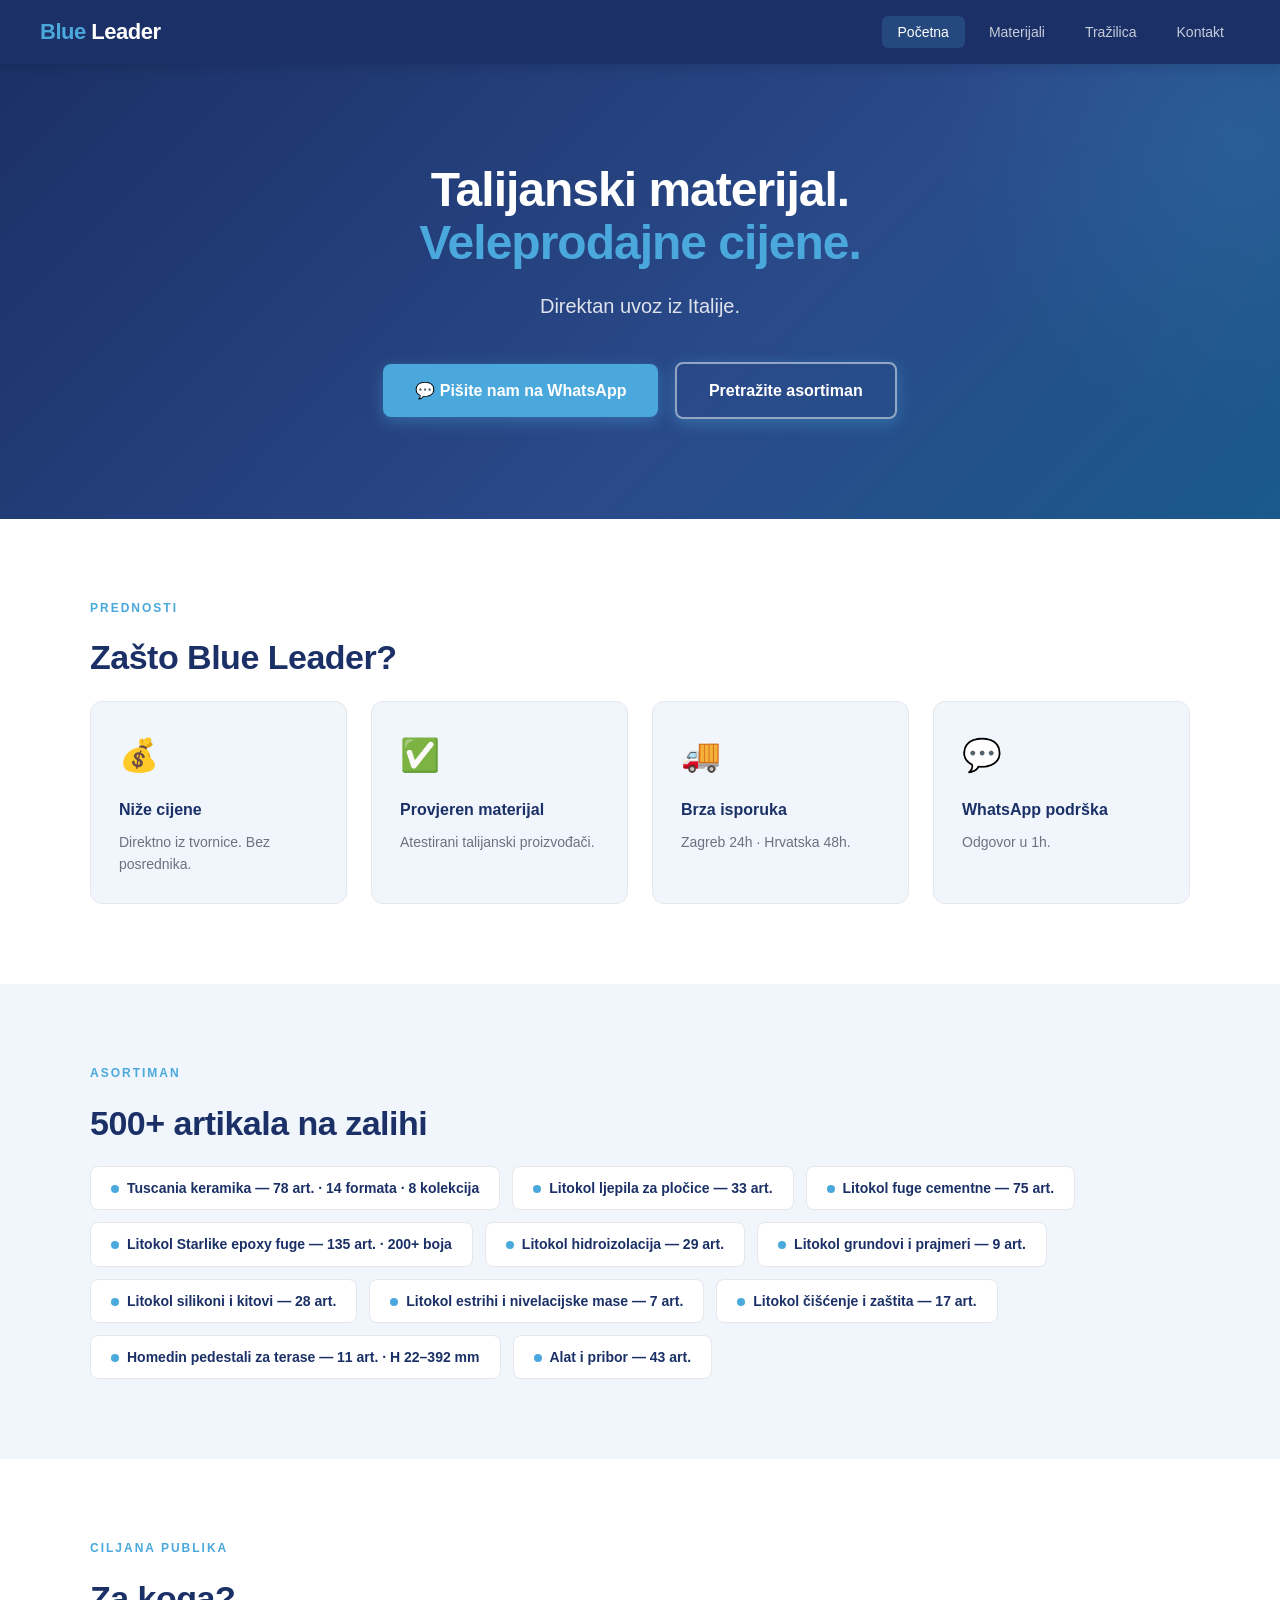
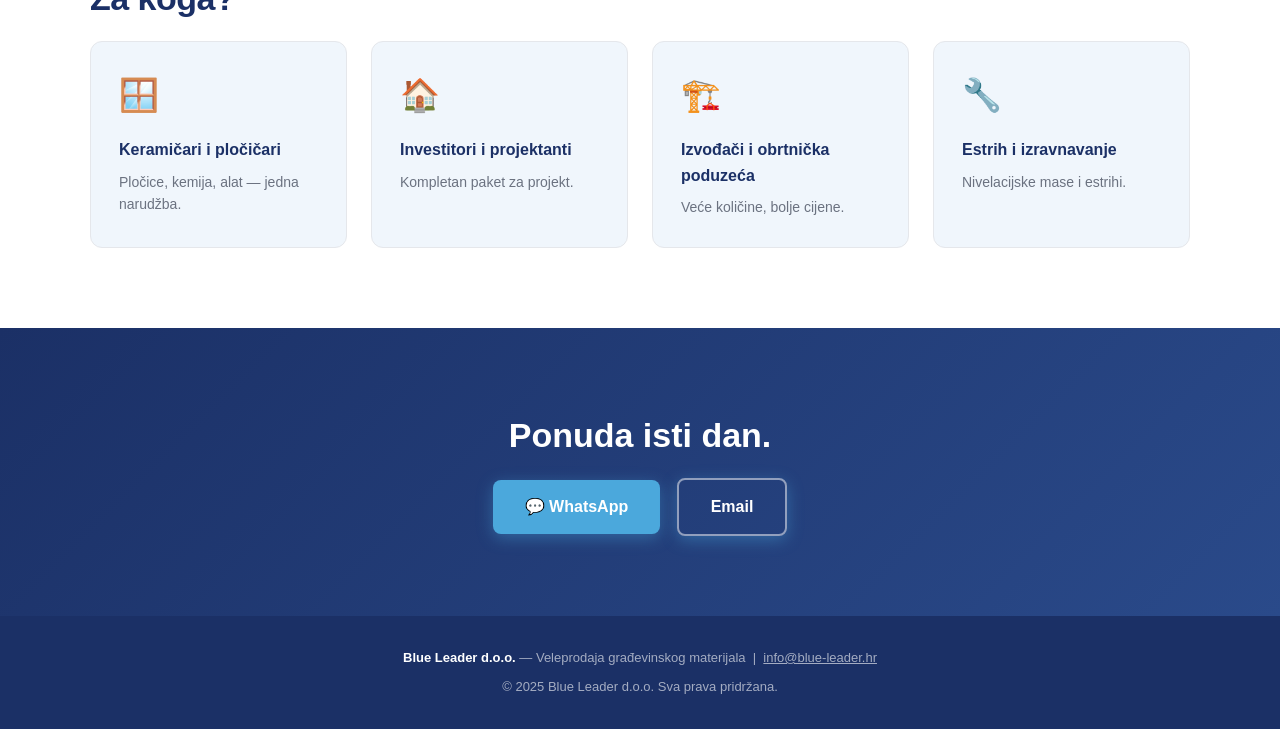
==== commit f405f29b: "refactor: skraćen sav tekst na webu — scan-friendly Co-Authored-By: Claude Sonnet 4.6 <noreply@anthr" ====
--- a/index.html
+++ b/index.html
@@ -23,7 +23,7 @@
 <section class="hero">
   <div class="container">
     <h1>Talijanski materijal.<br><span>Veleprodajne cijene.</span></h1>
-    <p>Tuscania keramika, Litokol kemija, Homedin pedestali — direktan uvoz iz Italije za majstore i obrtnike.</p>
+    <p>Direktan uvoz iz Italije.</p>
     <a href="https://wa.me/385XXXXXXXXX?text=Pozdrav%2C%20zanima%20me%20va%C5%A1a%20ponuda%20materijala." class="btn" target="_blank">💬 Pišite nam na WhatsApp</a>
     <a href="trazilica.html" class="btn btn-outline">Pretražite asortiman</a>
   </div>
@@ -33,29 +33,28 @@
 <section>
   <div class="container">
     <div class="section-label">Prednosti</div>
-    <h2 class="section-title">Zašto majstori biraju Blue Leader?</h2>
-    <p class="section-sub">Nismo najjeftiniji zbog slabijeg materijala — jesmo jer eliminiramo sve što ne treba između tvornice i vaših ruku.</p>
+    <h2 class="section-title">Zašto Blue Leader?</h2>
 
     <div class="why-grid">
       <div class="why-card">
         <div class="why-icon">💰</div>
-        <h3>Cijene koje pobijaju konkurenciju</h3>
-        <p>Direktan nabavni lanac bez višestrukih posrednika. Ista kvaliteta, značajno niža cijena — razliku vidite na svakoj fakturi.</p>
+        <h3>Niže cijene</h3>
+        <p>Direktno iz tvornice. Bez posrednika.</p>
       </div>
       <div class="why-card">
         <div class="why-icon">✅</div>
-        <h3>Materijal koji radi</h3>
-        <p>Isključivo provjereni europski proizvođači s tehničkim atestima. Ništa što nije testirano na stvarnim gradilištima.</p>
+        <h3>Provjeren materijal</h3>
+        <p>Atestirani talijanski proizvođači.</p>
       </div>
       <div class="why-card">
         <div class="why-icon">🚚</div>
-        <h3>Brza i pouzdana isporuka</h3>
-        <p>Stalne zalihe u skladištu. Zagreb i okolica 24h, ostatak Hrvatske 48h — bez čekanja, bez izgovora.</p>
+        <h3>Brza isporuka</h3>
+        <p>Zagreb 24h · Hrvatska 48h.</p>
       </div>
       <div class="why-card">
         <div class="why-icon">💬</div>
-        <h3>Uvijek dostupni</h3>
-        <p>Pišete nam na WhatsApp — odgovaramo u roku sat vremena. Savjet za materijal, ponuda, narudžba — sve na jednom mjestu.</p>
+        <h3>WhatsApp podrška</h3>
+        <p>Odgovor u 1h.</p>
       </div>
     </div>
   </div>
@@ -65,8 +64,7 @@
 <section class="trades-bg">
   <div class="container">
     <div class="section-label">Asortiman</div>
-    <h2 class="section-title">3 branda, 500+ artikala — sve na zalihi</h2>
-    <p class="section-sub">Tuscania keramika, Litokol kemija i Homedin pedestali — kompletan asortiman za pločičara, od podloge do zaštite.</p>
+    <h2 class="section-title">500+ artikala na zalihi</h2>
 
     <div class="trades-list">
       <div class="trade-tag"><span class="dot"></span>Tuscania keramika — 78 art. · 14 formata · 8 kolekcija</div>
@@ -88,29 +86,28 @@
 <section>
   <div class="container">
     <div class="section-label">Ciljana publika</div>
-    <h2 class="section-title">Radite u građevini? Ovo je za vas.</h2>
-    <p class="section-sub">Surađujemo s majstorima i obrtnicima koji trebaju materijal koji ne pada, po najboljim cijenama na tržištu.</p>
+    <h2 class="section-title">Za koga?</h2>
 
     <div class="why-grid">
       <div class="why-card">
         <div class="why-icon">🪟</div>
         <h3>Keramičari i pločičari</h3>
-        <p>Pločice, ljepilo, fuge, hidroizolacija, silikon — sve što ide uz pločice u jednoj narudžbi.</p>
+        <p>Pločice, kemija, alat — jedna narudžba.</p>
       </div>
       <div class="why-card">
         <div class="why-icon">🏠</div>
         <h3>Investitori i projektanti</h3>
-        <p>Kompletan paket pločica i kemije za cijeli projekt — uz stručnu preporuku za svaki prostor.</p>
+        <p>Kompletan paket za projekt.</p>
       </div>
       <div class="why-card">
         <div class="why-icon">🏗️</div>
         <h3>Izvođači i obrtnička poduzeća</h3>
-        <p>Veće količine, bolje cijene. Brza dostava na gradilište. Jedan kontakt za sve materijale.</p>
+        <p>Veće količine, bolje cijene.</p>
       </div>
       <div class="why-card">
         <div class="why-icon">🔧</div>
         <h3>Estrih i izravnavanje</h3>
-        <p>Nivelacijske mase, samonivelacijski estrih, prajmeri — priprema podloge za savršenu ugradnju.</p>
+        <p>Nivelacijske mase i estrihi.</p>
       </div>
     </div>
   </div>
@@ -119,9 +116,9 @@
 <!-- CTA -->
 <section class="cta-banner">
   <div class="container">
-    <h2>Uzmite ponudu za vaš sljedeći projekt</h2>
-    <p>Javite nam se na WhatsApp ili email — šaljemo ponudu s najboljim cijenama na tržištu isti dan.</p>
-    <a href="kontakt.html" class="btn">Kontaktirajte nas</a>
+    <h2>Ponuda isti dan.</h2>
+    <a href="https://wa.me/385XXXXXXXXX?text=Pozdrav%2C%20trebam%20ponudu." class="btn" target="_blank">💬 WhatsApp</a>
+    <a href="kontakt.html" class="btn btn-outline" style="margin-left:12px">Email</a>
   </div>
 </section>
 
